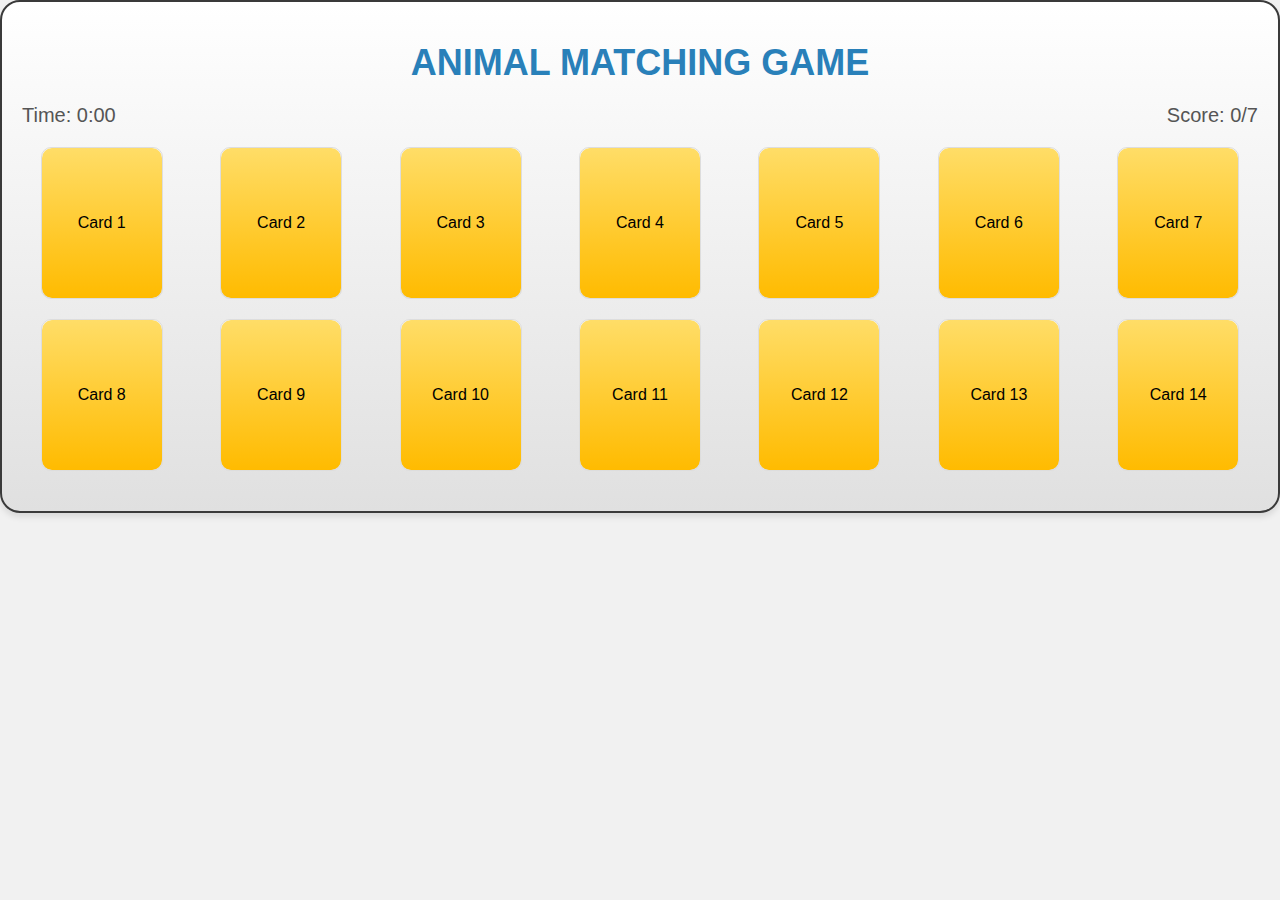
==== match_pair_hard.html @ 49407249 "match pairs game completed with time and score showing resume and play again and random facts are re" ====
<!DOCTYPE html>
<html>
<head>
  <link rel="stylesheet" type="text/css" href="style_match_pair.css">
  <style>
  
    .game-container {
      max-width: 1700px;
    }
    .card-container 
    {
      grid-template-columns: repeat(7, 1fr);
     
    }

    .card 
    {
      width: 120px;
      height: 150px;
    }
  </style>
</head>
<body>
  <div class="game-container">
    <h1>Animal Matching Game</h1>
    <div class="game-info">
      <span id="time">Time: 0:00</span>
      <span id="score">Score: 0/7</span>
    </div>

    <div class="card-container">
     
    
    </div>
  </div>

  <script>
    let flippedCards = [];
    let matchedPairs = 0;
    let score = 0;

    let startTime = 0;
    let timerInterval;

    const imageUrls = [
      'images/match_pair_background.jpg',
      'images/what_goes_together_background.png',
      'images/spot_the_difference_background.jpg',
      'images/download (3).jpeg',
      'images/hard.jpg',
      'images/spot_the_difference_background.jpg',
      'images/medium.jpeg',
      'images/easy.jpg'
    ];

   
    function shuffleArray(array) {
      for (let i = array.length - 1; i > 0; i--) {
        const j = Math.floor(Math.random() * (i + 1));
        [array[i], array[j]] = [array[j], array[i]];
      }
    }

  
    function createImagePairs(imageUrls) {
      const pairs = [];
      const selectedIndexes = [];
      while (pairs.length < 7) {
        const randomIndex = Math.floor(Math.random() * imageUrls.length);
        if (!selectedIndexes.includes(randomIndex)) {
          selectedIndexes.push(randomIndex);
          pairs.push(imageUrls[randomIndex]);
        }
      }
      return [...pairs, ...pairs]; // Duplicate the images to create pairs
    }

    // Assign shuffled images to the cards
    function assignImagesToCards() {
      const cardContainer = document.querySelector('.card-container');
      const imagePairs = createImagePairs(imageUrls);
      shuffleArray(imagePairs);

      imagePairs.forEach((imageUrl, index) => {
        const card = document.createElement('div');
        card.classList.add('card');
        card.onclick = () => flipCard(card);

        const cardInner = document.createElement('div');
        cardInner.classList.add('card-inner');

        const cardFront = document.createElement('div');
        cardFront.classList.add('card-front');
        cardFront.textContent = `Card ${index + 1}`;

        const cardBack = document.createElement('div');
        cardBack.classList.add('card-back');
        cardBack.style.backgroundImage = `url(${imageUrl})`;

        cardInner.appendChild(cardFront);
        cardInner.appendChild(cardBack);
        card.appendChild(cardInner);
        cardContainer.appendChild(card);
      });
    }

    function startTimer() {
      startTime = Date.now();
      timerInterval = setInterval(updateTimer, 1000);
    }

    function updateTimer() {
      const currentTime = Date.now();
      const elapsedTime = new Date(currentTime - startTime);
      const minutes = elapsedTime.getUTCMinutes();
      const seconds = elapsedTime.getUTCSeconds();
      document.getElementById('time').textContent = `Time: ${minutes}:${seconds.toString().padStart(2, '0')}`;
    }

    function stopTimer() {
      clearInterval(timerInterval);
    }

    function flipCard(card) {
      if (flippedCards.length < 2 && !card.classList.contains('flipped')) {
        card.classList.add('flipped');
        flippedCards.push(card);
        if (flippedCards.length === 2) {
          setTimeout(checkForMatch, 1000); // Check for a match after a delay
        }
      }
    }

    function checkForMatch() {
      const [card1, card2] = flippedCards;
      const image1 = card1.querySelector('.card-back').style.backgroundImage;
      const image2 = card2.querySelector('.card-back').style.backgroundImage;

      if (image1 === image2) {
        // Match found, remove matching cards
        card1.style.display = 'none';
        card2.style.display = 'none';
        flippedCards = [];
        matchedPairs++;
        score++;
        document.getElementById('score').textContent = `Score: ${score}/7`;
        if (matchedPairs === 7) {
          // Player has won
          stopTimer();
          alert('Congratulations! You won the game.');
          // Add logic to show fun facts and transition to the next game here.
        }
      } else {
        // No match, flip cards back
        card1.classList.remove('flipped');
        card2.classList.remove('flipped');
        flippedCards = [];
      }
    }

    // Start the timer when the game begins
    assignImagesToCards(); // Assign random images to cards
    startTimer();
  </script>
</body>
</html>
---- style_match_pair.css ----
body {
  font-family: 'Arial', sans-serif;
  text-align: center;
  background-color: #f1f1f1;
  margin: 0;
  padding: 0;
}

.game-container {
  margin: 0 auto;
  max-width: 1400px;
  padding: 20px;
  background: linear-gradient(180deg, #fff, #e0e0e0);
  border: 2px solid #3a3a3a;
  border-radius: 20px;
  box-shadow: 0 4px 6px rgba(0, 0, 0, 0.1);
}

.game-container h1 {
  color: #2980b9;
  font-size: 36px;
  margin: 20px 0;
  text-transform: uppercase;
}

.game-info {
  display: flex;
  justify-content: space-between;
  margin: 20px 0;
}

.game-info span {
  font-size: 20px;
  color: #555;
}

.card-container {
  display: grid;
  grid-template-columns: repeat(5, 1fr);
  gap: 20px;
  justify-content: center;
  margin: 20px 0;
}

.card {
  width: 150px;
  height: 200px;
  border: 1px solid #ddd;
  border-radius: 10px;
  background: linear-gradient(180deg, #f5f5f5, #e0e0e0);
  margin: auto;
  cursor: pointer;
  position: relative;
  overflow: hidden;
}

.card:hover {
  transform: scale(1.05);
  box-shadow: 0 10px 20px rgba(0, 0, 0, 0.2);
}

.card img {
  width: 100%;
  height: 100%;
  object-fit: cover;
}

.card-container .card.flipped {
  cursor: default;
}

.card-container .card .card-inner {
  width: 100%;
  height: 100%;
  transform-style: preserve-3d;
  transition: transform 0.3s;
}

.card-container .card.flipped .card-inner {
  transform: rotateY(180deg);
}

.card-container .card .card-front,
.card-container .card .card-back {
  width: 100%;
  height: 100%;
  position: absolute;
  backface-visibility: hidden;
}

.card-container .card .card-front {
  background: linear-gradient(180deg, #ffdd67, #ffbb00);
  border-radius: 10px;
  display: flex;
  align-items: center;
  justify-content: center;
}

.card-container .card .card-front h2 {
  font-size: 24px;
  color: #333;
}

.card-container .card .card-back {
background-color: #2980b9;
color: white;
border-radius: 10px;
background-size: cover; /* Use 'cover' to make the image cover the card */
background-size: 100% 100%;
transform: rotateY(180deg);
display: flex;
align-items: center;
justify-content: center;
}
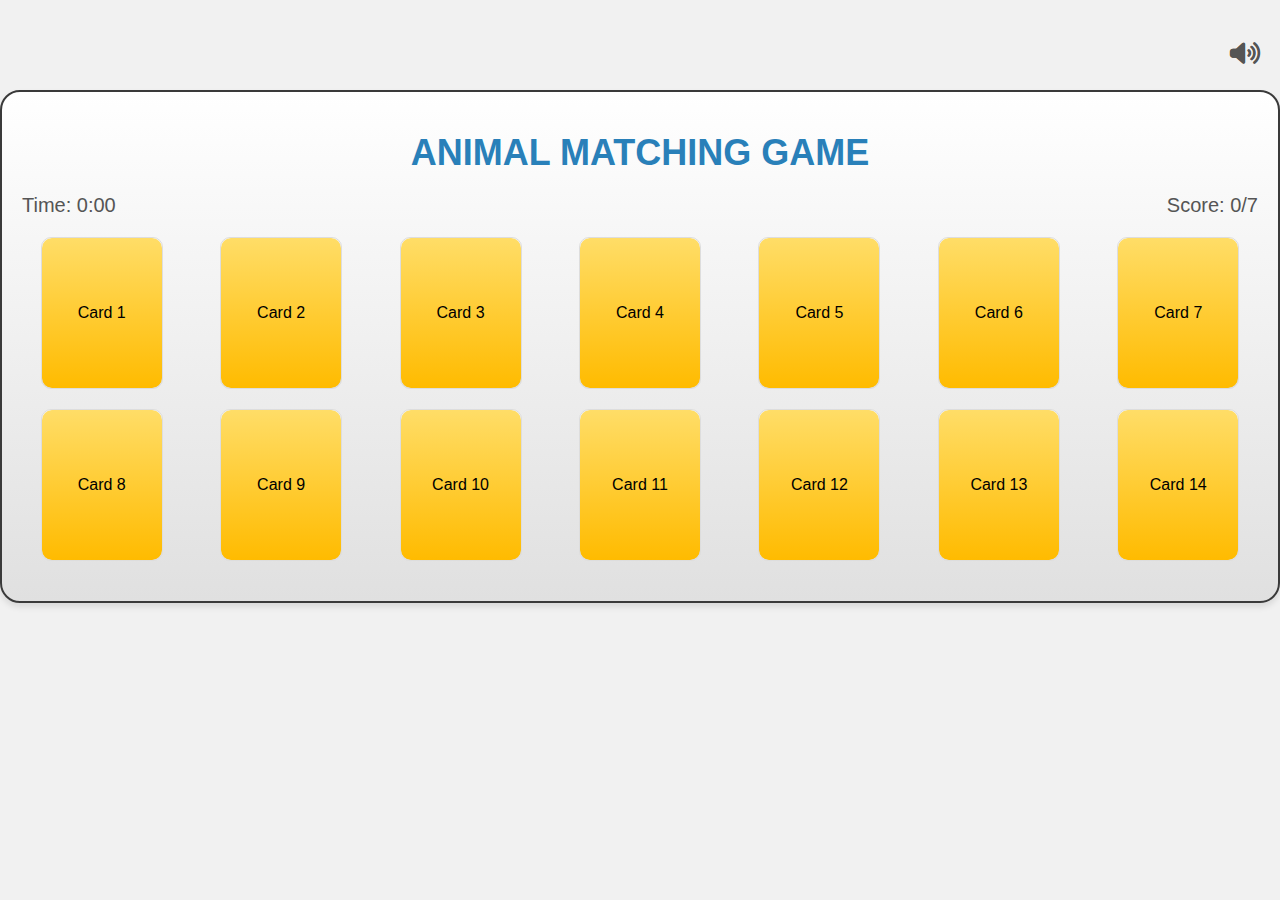
==== commit 544ce6a8: "music is added in each game" ====
--- a/match_pair_hard.html
+++ b/match_pair_hard.html
@@ -2,6 +2,7 @@
 <html>
 <head>
   <link rel="stylesheet" type="text/css" href="style_match_pair.css">
+  <link rel="stylesheet" href="https://cdnjs.cloudflare.com/ajax/libs/font-awesome/6.1.1/css/all.min.css">
   <style>
   
     .game-container {
@@ -18,9 +19,154 @@
       width: 120px;
       height: 150px;
     }
+    .modal {
+      display: none;
+      position: fixed;
+      top: 0;
+      left: 0;
+      width: 100%;
+      height: 100%;
+      background-color: rgba(0, 0, 0, 0.7);
+      z-index: 1;
+    }
+
+    /* CSS for the modal content */
+    .modal-content {
+      position: absolute;
+      top: 50%;
+      left: 50%;
+      transform: translate(-50%, -50%);
+      background-color: #f1f1f1; /* Light gray background */
+      padding: 20px;
+      border-radius: 10px; /* Rounded corners */
+      text-align: center;
+      box-shadow: 0 4px 8px 0 rgba(0, 0, 0, 0.2);
+      max-width: 400px;
+    }
+
+    /* CSS for the close button */
+    .close-button {
+      position: absolute;
+      top: 10px;
+      right: 10px;
+      font-size: 24px; /* Larger close button */
+      cursor: pointer;
+      color: #888; /* Gray color */
+    }
+
+    .close-button:hover {
+      color: #000; /* Darken on hover */
+    }
+
+   
+    /* CSS for the close button */
+    .close-button {
+      position: absolute;
+      top: 10px;
+      right: 10px;
+      font-size: 24px; /* Larger close button */
+      cursor: pointer;
+      color: #888; /* Gray color */
+    }
+
+    .close-button:hover {
+      color: #000; /* Darken on hover */
+    }
+
+   
+
+    button:hover {
+      background-color: #45a049;
+    }
+    .sound-control-button {
+      position: absolute;
+  top: 10px;
+  right: 10px;
+      background: none;
+      border: none;
+      cursor: pointer;
+      padding: 10px;
+      font-size: 24px;
+      color: #555;
+      transition: color 0.3s;
+    }
+
+    .sound-control-button:hover {
+      color: #333;
+    }
+    .modal {
+  display: none;
+  position: fixed;
+  top: 0;
+  left: 0;
+  width: 100%;
+  height: 100%;
+  background-color: rgba(0, 0, 0, 0.7);
+  z-index: 1;
+}
+
+/* CSS for the modal content */
+.modal-content {
+  position: absolute;
+  top: 50%;
+  left: 50%;
+  transform: translate(-50%, -50%);
+  background-color: #f1f1f1; /* Light gray background */
+  padding: 20px;
+  border-radius: 10px; /* Rounded corners */
+  text-align: center;
+  box-shadow: 0 4px 8px 0 rgba(0, 0, 0, 0.2);
+  max-width: 400px;
+}
+
+/* CSS for the close button */
+.close-button {
+  position: absolute;
+  top: 10px;
+  right: 10px;
+  font-size: 24px; /* Larger close button */
+  cursor: pointer;
+  color: #888; /* Gray color */
+}
+
+.close-button:hover {
+  color: #000; /* Darken on hover */
+}
+
+/* CSS for the play again button */
+button {
+  background-color: #4CAF50;
+  color: white;
+  padding: 12px 24px; /* Larger padding */
+  border: none;
+  border-radius: 10px; /* Rounded corners */
+  margin-top: 20px; /* More space between button and content */
+  cursor: pointer;
+}
+
+button:hover {
+  background-color: #45a049;
+}
   </style>
 </head>
 <body>
+  <audio id="background-music" autoplay loop>
+    <source src="sounds_effect/6-Happy-Commercial-Piano(chosic.com).mp3" type="audio/mpeg">
+    Your browser does not support the audio element.
+  </audio>
+
+  <button id="toggle-music-button" class="sound-control-button">
+    <i class="fas fa-volume-up"></i>
+  </button>
+  <audio id="background-music" autoplay loop>
+    <source src="sounds_effect/6-Happy-Commercial-Piano(chosic.com).mp3" type="audio/mpeg">
+    Your browser does not support the audio element.
+  </audio>
+
+  <button id="toggle-music-button" class="sound-control-button">
+    <i class="fas fa-volume-up"></i>
+  </button>
+
   <div class="game-container">
     <h1>Animal Matching Game</h1>
     <div class="game-info">
@@ -35,12 +181,27 @@
   </div>
 
   <script>
+      document.addEventListener('DOMContentLoaded', function() {
+      const backgroundMusic = document.getElementById('background-music');
+      const toggleMusicButton = document.getElementById('toggle-music-button');
+
+      toggleMusicButton.addEventListener('click', function() {
+        if (backgroundMusic.paused) {
+          backgroundMusic.play();
+          toggleMusicButton.innerHTML = '<i class="fas fa-volume-up"></i>';
+        } else {
+          backgroundMusic.pause();
+          toggleMusicButton.innerHTML = '<i class="fas fa-volume-mute"></i>';
+        }
+      });
+    });
     let flippedCards = [];
     let matchedPairs = 0;
     let score = 0;
 
     let startTime = 0;
     let timerInterval;
+    let elapsedTimeInSeconds = 0;
 
     const imageUrls = [
       'images/match_pair_background.jpg',
@@ -111,9 +272,9 @@
 
     function updateTimer() {
       const currentTime = Date.now();
-      const elapsedTime = new Date(currentTime - startTime);
-      const minutes = elapsedTime.getUTCMinutes();
-      const seconds = elapsedTime.getUTCSeconds();
+      elapsedTimeInSeconds = Math.floor((currentTime - startTime) / 1000);
+      const minutes = Math.floor(elapsedTimeInSeconds / 60);
+      const seconds = elapsedTimeInSeconds % 60;
       document.getElementById('time').textContent = `Time: ${minutes}:${seconds.toString().padStart(2, '0')}`;
     }
 
@@ -147,8 +308,8 @@
         if (matchedPairs === 7) {
           // Player has won
           stopTimer();
-          alert('Congratulations! You won the game.');
-          // Add logic to show fun facts and transition to the next game here.
+          const randomFact = getRandomAnimalFact();
+          showpopup(7, elapsedTimeInSeconds, randomFact);
         }
       } else {
         // No match, flip cards back
@@ -158,6 +319,109 @@
       }
     }
 
+    const animalFacts = [
+      "The cheetah is the fastest land animal and can reach speeds up to 75 mph.",
+      "Polar bears are excellent swimmers and have been known to swim hundreds of miles at a stretch.",
+      "A group of flamingos is called a 'flamboyance.'",
+      "Honeybees can recognize human faces.",
+      "A kangaroo can jump up to three times its own body length in one leap.",
+    ];
+
+    function showpopup(finalScore, showTime, animalFact) {
+      // Create a modal container
+      const modalContainer = document.createElement('div');
+      modalContainer.className = 'modal';
+
+      // Create the modal content
+      const modalContent = document.createElement('div');
+      modalContent.className = 'modal-content';
+
+      // Create a close button
+      const closeButton = document.createElement('span');
+      closeButton.className = 'close-button';
+      closeButton.innerHTML = '&times;';
+      closeButton.onclick = closePopup;
+
+      // Create the content for the modal
+      const modalTitle = document.createElement('h2');
+      modalTitle.textContent = 'Game Over';
+
+      const modalText = document.createElement('p');
+      modalText.textContent = 'Congratulations! You won the game.';
+
+      const scoreText = document.createElement('p');
+      scoreText.innerHTML = 'Your final score is: <span id="final-score">' + finalScore + '</span>';
+
+      const timeText = document.createElement('p');
+      timeText.innerHTML = 'Time taken: ' + formatTime(showTime);
+
+      const factText = document.createElement('p');
+      factText.textContent = 'Random Animal Fact:';
+      const fact = document.createElement('p');
+      fact.textContent = animalFact;
+
+      const playAgainButton = document.createElement('button');
+      playAgainButton.textContent = 'Play Again';
+      playAgainButton.onclick = playAgain;
+
+      // Append the elements to the modal content
+      modalContent.appendChild(closeButton);
+      modalContent.appendChild(modalTitle);
+      modalContent.appendChild(modalText);
+      modalContent.appendChild(scoreText);
+      modalContent.appendChild(timeText);
+      modalContent.appendChild(factText);
+      modalContent.appendChild(fact);
+      modalContent.appendChild(playAgainButton);
+
+      // Append the modal content to the modal container
+      modalContainer.appendChild(modalContent);
+
+      // Append the modal container to the body
+      document.body.appendChild(modalContainer);
+
+      modalContainer.style.display = 'block';
+    }
+
+    // Define the closePopup function to close the modal
+    function closePopup() {
+      const modalContainer = document.querySelector('.modal');
+      modalContainer.style.display = 'none';
+    }
+
+    function playAgain() {
+      closePopup();
+      window.location.reload();
+    }
+
+    // Format time as MM:SS
+    function formatTime(seconds) {
+      const minutes = Math.floor(seconds / 60);
+      const remainingSeconds = seconds % 60;
+      return `${minutes}:${remainingSeconds.toString().padStart(2, '0')}`;
+    }
+
+    // Get a random animal fact
+    function getRandomAnimalFact() {
+      const randomIndex = Math.floor(Math.random() * animalFacts.length);
+      return animalFacts[randomIndex];
+    }
+
+// Define the closePopup function to close the modal
+function closePopup() {
+  const modalContainer = document.querySelector('.modal');
+  modalContainer.style.display = 'none';
+}
+
+function playAgain() 
+{
+ 
+  closePopup();
+  
+ 
+  window.location.reload();
+}
+
     // Start the timer when the game begins
     assignImagesToCards(); // Assign random images to cards
     startTimer();
--- a/style_match_pair.css
+++ b/style_match_pair.css
@@ -7,7 +7,9 @@
 }
 
 .game-container {
-  margin: 0 auto;
+  margin: auto;
+  margin-top: 7%;
+
   max-width: 1400px;
   padding: 20px;
   background: linear-gradient(180deg, #fff, #e0e0e0);
@@ -111,4 +113,39 @@
 display: flex;
 align-items: center;
 justify-content: center;
+}
+ /* CSS for the close button */
+ .close-button {
+  position: absolute;
+  top: 10px;
+  right: 10px;
+  font-size: 24px; /* Larger close button */
+  cursor: pointer;
+  color: #888; /* Gray color */
+}
+
+.close-button:hover {
+  color: #000; /* Darken on hover */
+}
+
+
+
+button:hover {
+  background-color: #45a049;
+}
+.sound-control-button {
+  position: absolute;
+top: 10px;
+right: 10px;
+  background: none;
+  border: none;
+  cursor: pointer;
+  padding: 10px;
+  font-size: 24px;
+  color: #555;
+  transition: color 0.3s;
+}
+
+.sound-control-button:hover {
+  color: #333;
 }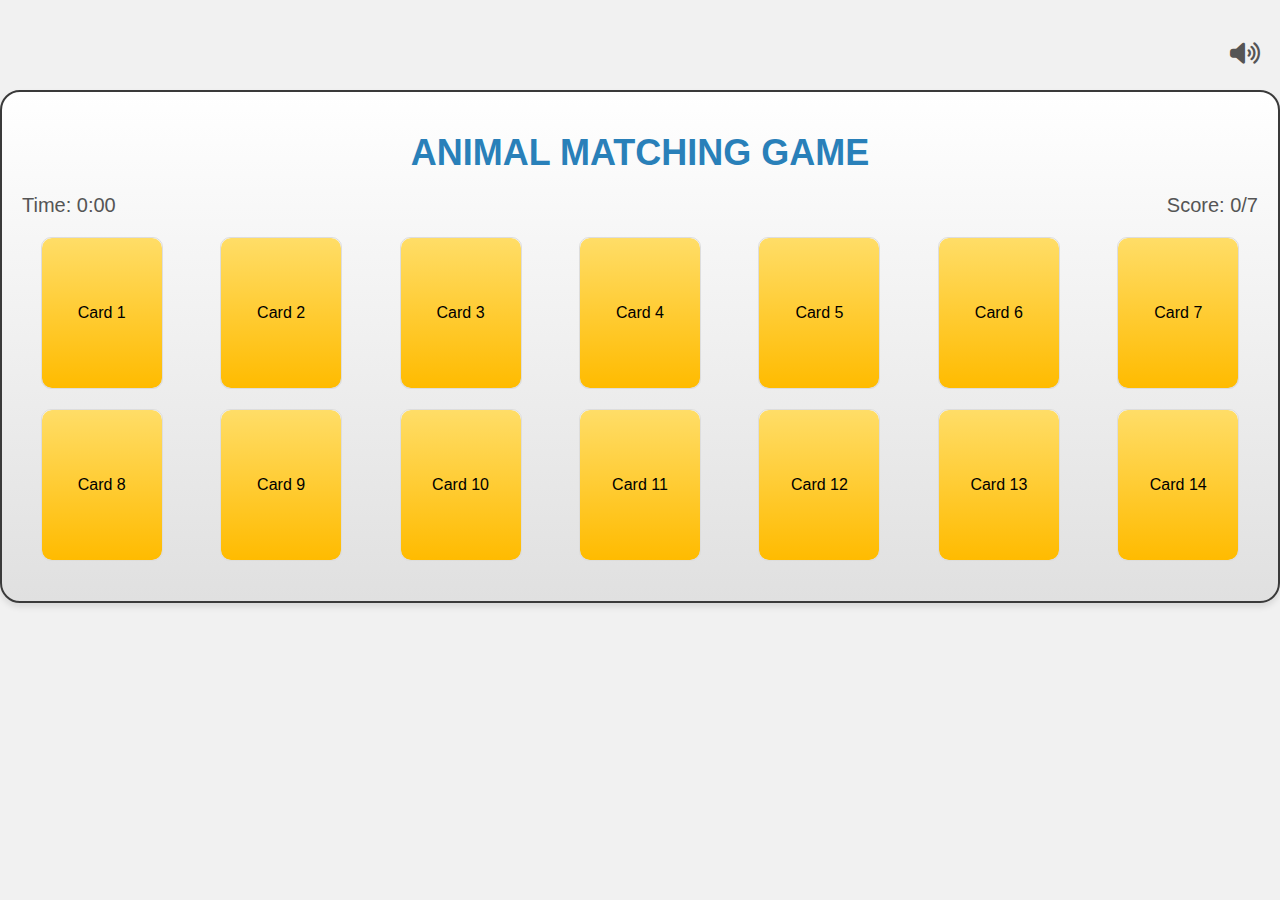
==== commit 9872881c: "Games are made responsive" ====
--- a/match_pair_hard.html
+++ b/match_pair_hard.html
@@ -147,6 +147,64 @@
 button:hover {
   background-color: #45a049;
 }
+@media screen and (max-width: 1200px) {
+  .game-container {
+    max-width: 1000px;
+    margin-top: 100px;
+
+  }
+  .card {
+      width: 100px;
+      height: 150px;
+    }
+   
+}
+@media screen and (max-width: 1200px) {
+  .game-container {
+    max-width: 800px;
+    margin-top: 100px;
+
+  }
+  .card {
+      width: 90px;
+      height: 150px;
+    }
+   
+}
+@media screen and (max-width: 940px) {
+  .game-container {
+    max-width: 900px;
+    margin-top: 100px;
+  
+  }
+  .card {
+      width: 80px;
+      height: 120px;
+    }
+   
+}
+@media screen and (max-width: 720px) {
+  .game-container {
+    max-width: 640px;
+    margin-top: 100px;
+  
+  }
+  .card-container 
+    {
+      grid-template-columns: repeat(3, 1fr);
+     
+    }
+  .card {
+      width: 100px;
+      height: 150px;
+    }
+   
+}
+
+   
+
+ 
+
   </style>
 </head>
 <body>
@@ -158,14 +216,7 @@
   <button id="toggle-music-button" class="sound-control-button">
     <i class="fas fa-volume-up"></i>
   </button>
-  <audio id="background-music" autoplay loop>
-    <source src="sounds_effect/6-Happy-Commercial-Piano(chosic.com).mp3" type="audio/mpeg">
-    Your browser does not support the audio element.
-  </audio>
-
-  <button id="toggle-music-button" class="sound-control-button">
-    <i class="fas fa-volume-up"></i>
-  </button>
+
 
   <div class="game-container">
     <h1>Animal Matching Game</h1>
@@ -202,6 +253,7 @@
     let startTime = 0;
     let timerInterval;
     let elapsedTimeInSeconds = 0;
+    const maxAllowedTimeInSeconds = 150;
 
     const imageUrls = [
       'images/match_pair_background.jpg',
@@ -276,7 +328,44 @@
       const minutes = Math.floor(elapsedTimeInSeconds / 60);
       const seconds = elapsedTimeInSeconds % 60;
       document.getElementById('time').textContent = `Time: ${minutes}:${seconds.toString().padStart(2, '0')}`;
-    }
+      if (elapsedTimeInSeconds >= maxAllowedTimeInSeconds) {
+    stopTimer();
+    showLossPopup();
+      }
+    }
+    function showLossPopup() {
+  const modalContainer = document.createElement('div');
+  modalContainer.className = 'modal';
+
+  const modalContent = document.createElement('div');
+  modalContent.className = 'modal-content';
+
+  const closeButton = document.createElement('span');
+  closeButton.className = 'close-button';
+  closeButton.innerHTML = '&times;';
+  closeButton.onclick = closePopup;
+
+  const modalTitle = document.createElement('h2');
+  modalTitle.textContent = 'Game Over';
+
+  const modalText = document.createElement('p');
+  modalText.textContent = 'Sorry, you ran out of time. Better luck next time!';
+
+  const playAgainButton = document.createElement('button');
+  playAgainButton.textContent = 'Play Again';
+  playAgainButton.onclick = playAgain;
+
+  modalContent.appendChild(closeButton);
+  modalContent.appendChild(modalTitle);
+  modalContent.appendChild(modalText);
+  modalContent.appendChild(playAgainButton);
+
+  modalContainer.appendChild(modalContent);
+  document.body.appendChild(modalContainer);
+
+  modalContainer.style.display = 'block';
+}
+
 
     function stopTimer() {
       clearInterval(timerInterval);
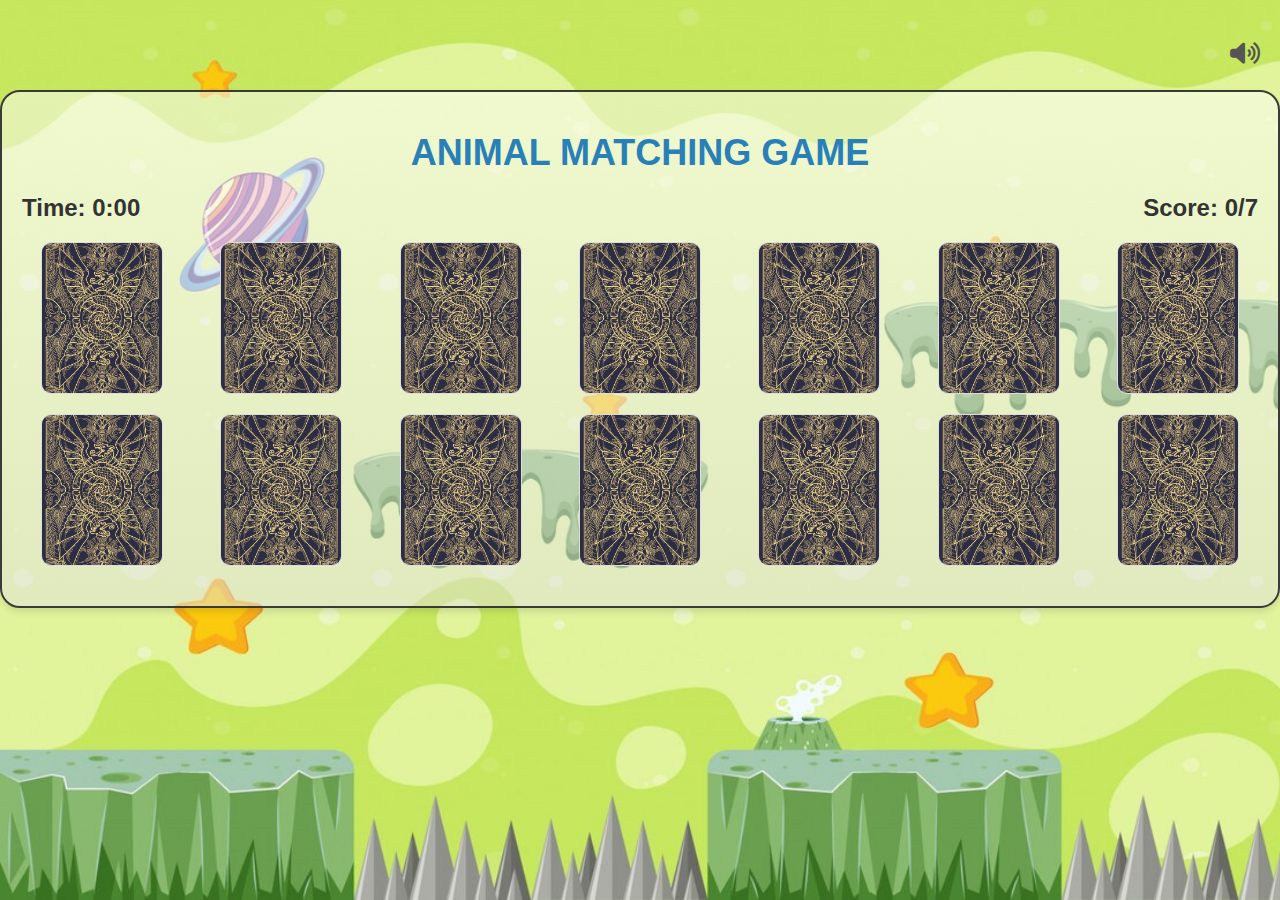
==== commit 093a268e: "Enhancement of game" ====
--- a/match_pair_hard.html
+++ b/match_pair_hard.html
@@ -5,14 +5,38 @@
   <link rel="stylesheet" href="https://cdnjs.cloudflare.com/ajax/libs/font-awesome/6.1.1/css/all.min.css">
   <style>
   
+  
     .game-container {
       max-width: 1700px;
     }
-    .card-container 
-    {
-      grid-template-columns: repeat(7, 1fr);
-     
-    }
+   
+
+   body {
+      background-image: url('images/back2.jpg');
+      background-repeat: no-repeat;
+      background-attachment: fixed;
+      background-size: cover;
+      
+    }
+
+ 
+   
+      @keyframes spreadAnimation {
+    from {
+        transform: translateY(50%);
+        opacity: 0;
+    }
+    to {
+        transform: translateY(0);
+        opacity: 1;
+    }
+}
+.card-container {
+  
+    animation: spreadAnimation 2s ease-in-out;
+    grid-template-columns: repeat(7, 1fr);
+    
+}
 
     .card 
     {
@@ -304,7 +328,10 @@
 
         const cardFront = document.createElement('div');
         cardFront.classList.add('card-front');
-        cardFront.textContent = `Card ${index + 1}`;
+        const cardImage = document.createElement('img');
+    cardImage.src = "images/playing_card_back_by_feivelyn_defaezm-414w-2x.jpg"; // Set the image source
+    cardImage.alt = `Card ${index + 1}`; // Set alt text for accessibility
+    cardFront.appendChild(cardImage);
 
         const cardBack = document.createElement('div');
         cardBack.classList.add('card-back');
@@ -433,7 +460,7 @@
 
       // Create the content for the modal
       const modalTitle = document.createElement('h2');
-      modalTitle.textContent = 'Game Over';
+      modalTitle.textContent = 'You Won';
 
       const modalText = document.createElement('p');
       modalText.textContent = 'Congratulations! You won the game.';
--- a/style_match_pair.css
+++ b/style_match_pair.css
@@ -12,10 +12,13 @@
 
   max-width: 1400px;
   padding: 20px;
-  background: linear-gradient(180deg, #fff, #e0e0e0);
+  background: linear-gradient(180deg, rgba(255, 255, 255, 0.5), rgba(224, 224, 224, 0.5));
+
+
   border: 2px solid #3a3a3a;
   border-radius: 20px;
   box-shadow: 0 4px 6px rgba(0, 0, 0, 0.1);
+  
 }
 
 .game-container h1 {
@@ -29,6 +32,7 @@
   display: flex;
   justify-content: space-between;
   margin: 20px 0;
+  
 }
 
 .game-info span {
@@ -42,6 +46,7 @@
   gap: 20px;
   justify-content: center;
   margin: 20px 0;
+  
 }
 
 .card {
@@ -148,4 +153,17 @@
 
 .sound-control-button:hover {
   color: #333;
+}
+#time {
+  font-size: 1.5em;
+  color: #333;
+  font-weight: bold;
+  margin-right: 20px;
+}
+
+/* CSS for the enhanced score display */
+#score {
+  font-size: 1.5em;
+  color: #333;
+  font-weight: bold;
 }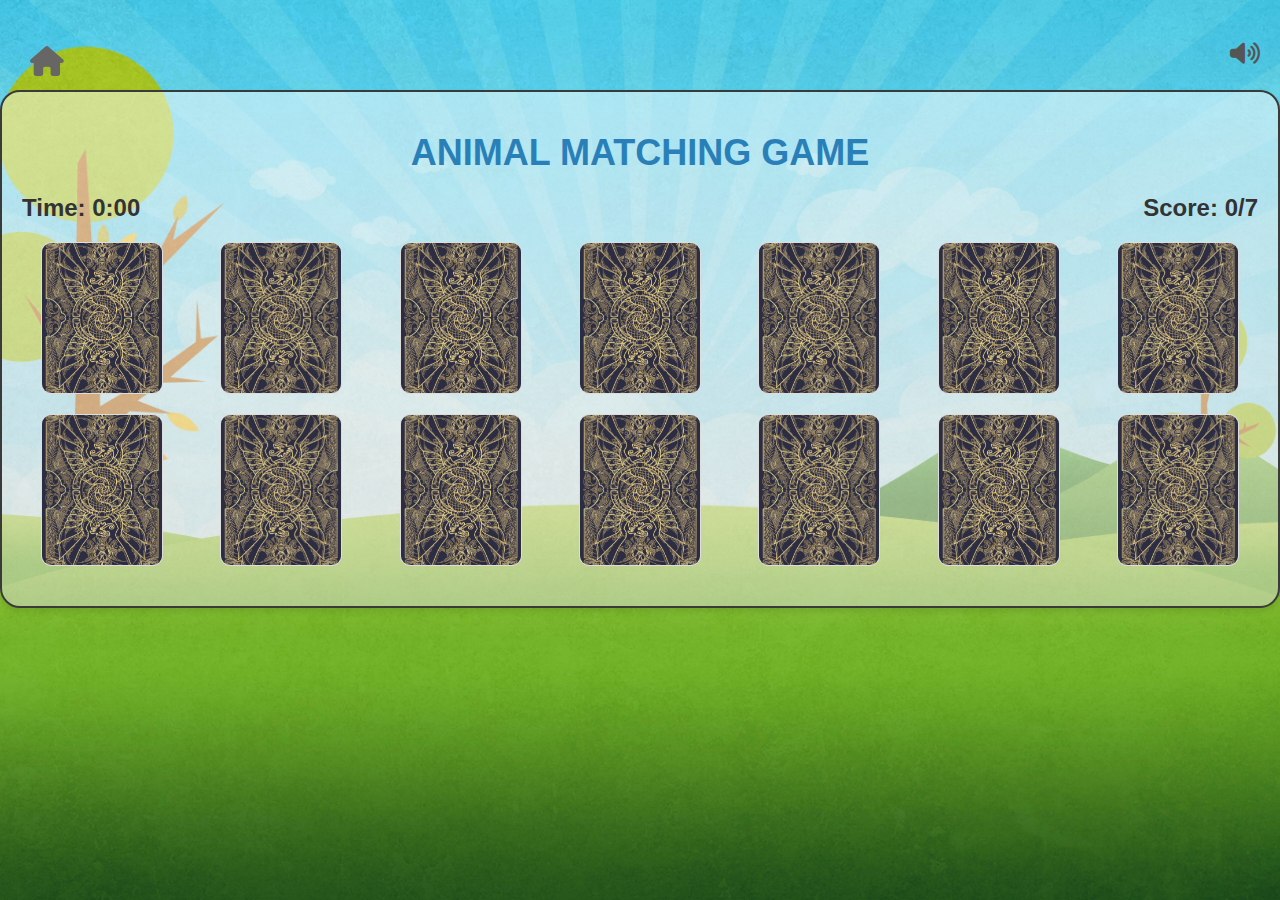
==== commit 372cecd5: "added functionality for make more interactive with added ainmation" ====
--- a/match_pair_hard.html
+++ b/match_pair_hard.html
@@ -11,12 +11,13 @@
     }
    
 
-   body {
-      background-image: url('images/back2.jpg');
+    body {
+      background-image: url('images/7958427.jpg');
+      background-position: center;
       background-repeat: no-repeat;
       background-attachment: fixed;
       background-size: cover;
-      
+  
     }
 
  
@@ -232,10 +233,22 @@
   </style>
 </head>
 <body>
+  <div class="confetti-land">
+    <!-- Confetti will be added dynamically here -->
+  </div>
+  <a href="index.html">
+    <button id="home-button" class="home-button">
+      <i class="fas fa-home"></i>
+    </button>
+  </a>
   <audio id="background-music" autoplay loop>
     <source src="sounds_effect/6-Happy-Commercial-Piano(chosic.com).mp3" type="audio/mpeg">
     Your browser does not support the audio element.
   </audio>
+
+  <div id="showCrossButton"></div>
+  <div id="showCheckmarkButton" ></div>
+ 
 
   <button id="toggle-music-button" class="sound-control-button">
     <i class="fas fa-volume-up"></i>
@@ -280,14 +293,17 @@
     const maxAllowedTimeInSeconds = 150;
 
     const imageUrls = [
-      'images/match_pair_background.jpg',
-      'images/what_goes_together_background.png',
-      'images/spot_the_difference_background.jpg',
-      'images/download (3).jpeg',
-      'images/hard.jpg',
-      'images/spot_the_difference_background.jpg',
-      'images/medium.jpeg',
-      'images/easy.jpg'
+      'images/1.jpg',
+      'images/2.png',
+      'images/3.jpg',
+      'images/4.jpg',
+      'images/5.jpg',
+      'images/6.jpg',
+      'images/7.jpg',
+      'images/8.jpg',
+      'images/9.jpg',
+      'images/horse.jpeg',
+      'images/hen.jpeg'
     ];
 
    
@@ -407,7 +423,54 @@
         }
       }
     }
-
+    function rAudio() {
+   
+      var audio = new Audio('sounds_effect/right.mp3');
+
+      // Play the audiong-answer-20582.mp3
+      audio.play();
+    }
+    function wAudio() {
+   
+      var audio = new Audio('sounds_effect/buzzer-or-wrong-answer-20582.mp3');
+
+      // Play the audio
+      audio.play();
+    }
+
+    function showCheckmarkAndDisable() {
+      rAudio();
+      const showCheckmarkButton = document.getElementById('showCheckmarkButton');
+      const checkmarkSign = document.createElement('div');
+      checkmarkSign.className = 'checkmark-sign';
+      checkmarkSign.innerHTML = '\u2713'; // Unicode for checkmark sign
+      document.body.appendChild(checkmarkSign);
+
+      showCheckmarkButton.disabled = true; // Disable the button
+      checkmarkSign.style.display = 'block';
+
+      setTimeout(() => {
+        checkmarkSign.style.display = 'none'; // Hide the checkmark sign after 1 second
+        showCheckmarkButton.disabled = false; // Enable the button
+      }, 1000);
+    }
+    function showCrossAndDisable() {
+      wAudio() ;
+      const showCrossButton = document.getElementById('showCrossButton');
+      const crossSign = document.createElement('div');
+      crossSign.className = 'cross-sign';
+      crossSign.innerHTML = '\u2717'; // Unicode for cross sign
+      document.body.appendChild(crossSign);
+
+      showCrossButton.disabled = true; // Disable the button
+      crossSign.style.display = 'block';
+
+      setTimeout(() => {
+        crossSign.style.display = 'none'; // Hide the cross sign after 1 second
+        showCrossButton.disabled = false; // Enable the button
+      }, 1000);
+    }
+   
     function checkForMatch() {
       const [card1, card2] = flippedCards;
       const image1 = card1.querySelector('.card-back').style.backgroundImage;
@@ -421,6 +484,7 @@
         matchedPairs++;
         score++;
         document.getElementById('score').textContent = `Score: ${score}/7`;
+        showCheckmarkAndDisable() ;
         if (matchedPairs === 7) {
           // Player has won
           stopTimer();
@@ -432,18 +496,33 @@
         card1.classList.remove('flipped');
         card2.classList.remove('flipped');
         flippedCards = [];
+        showCrossAndDisable();
       }
     }
 
     const animalFacts = [
-      "The cheetah is the fastest land animal and can reach speeds up to 75 mph.",
-      "Polar bears are excellent swimmers and have been known to swim hundreds of miles at a stretch.",
-      "A group of flamingos is called a 'flamboyance.'",
-      "Honeybees can recognize human faces.",
-      "A kangaroo can jump up to three times its own body length in one leap.",
-    ];
+  "Elephants, the only animals that can't jump, have the largest brains of any land animal.",
+  "Octopuses, with three hearts and blue blood, can regrow lost arms.",
+  "Chameleons change color to communicate, not just to blend in, and their eyes can move independently.",
+  "Giraffes, with seven neck vertebrae like humans, have blue-black tongues up to 45 cm long.",
+  "Dolphins use signature whistles to identify each other and are known for playful behavior and high intelligence.",
+  "Sloths, the slowest mammals, can take up to a month to digest a meal and spend most of their lives hanging upside down.",
+  "Crows, highly intelligent, can solve complex problems and remember human faces for years.",
+  "Blue whales, the largest animals on Earth, and humpback whales, create intricate songs that can last for hours.",
+  "Wood frogs can survive being completely frozen and thaw out later, while golden poison dart frogs are among the most poisonous animals.",
+  "Platypuses, laying eggs and having a duck-like bill and webbed feet, are one of the few mammals with these characteristics.",
+  "Cheetahs, the fastest land animals, can accelerate from 0 to 60 mph in just a few seconds.",
+  "Penguins, despite being birds, are flightless and are excellent swimmers instead.",
+  "Kangaroos use their powerful tails for balance and can jump great distances.",
+  "Honeybees communicate through complex dances to convey information about the location of food sources.",
+  "Pandas have a specialized diet of bamboo and have a 'thumb' to help them grip the bamboo stems.",
+  "Monarch butterflies undertake a remarkable migration, covering thousands of miles to reach their wintering grounds.",
+];
+
 
     function showpopup(finalScore, showTime, animalFact) {
+      startConfetti();
+      playAudio();
       // Create a modal container
       const modalContainer = document.createElement('div');
       modalContainer.className = 'modal';
@@ -471,7 +550,7 @@
       const timeText = document.createElement('p');
       timeText.innerHTML = 'Time taken: ' + formatTime(showTime);
 
-      const factText = document.createElement('p');
+      const factText = document.createElement('h3');
       factText.textContent = 'Random Animal Fact:';
       const fact = document.createElement('p');
       fact.textContent = animalFact;
@@ -498,6 +577,13 @@
 
       modalContainer.style.display = 'block';
     }
+    function playAudio() {
+     
+     var audio = new Audio('sounds_effect/crowd.mp3');
+
+     // Play the audio
+     audio.play();
+   }
 
     // Define the closePopup function to close the modal
     function closePopup() {
@@ -541,6 +627,52 @@
     // Start the timer when the game begins
     assignImagesToCards(); // Assign random images to cards
     startTimer();
+    var confettiPlayers = [];
+var animationStarted = false;
+
+function makeItConfetti() {
+  var confettiLand = document.querySelector('.confetti-land');
+
+  if (!confettiLand) {
+    return false;
+  }
+
+  for (var i = 0; i < 60; ++i) {
+    var confetti = document.createElement('div');
+    confetti.classList.add('confetti');
+    confetti.innerHTML = '<div class="rotate"><div class="askew"></div></div>';
+    confettiLand.appendChild(confetti);
+
+    var scale = Math.random() * 0.7 + 0.3;
+    var player = confetti.animate([
+      { transform: `translate3d(${(i / 60 * 100)}vw,-5vh,0) scale(${scale}) rotate(0turn)`, opacity: scale },
+      { transform: `translate3d(${(i / 60 * 100 + 10)}vw,105vh,0) scale(${scale}) rotate(${ Math.random() > 0.5 ? '' : '-'}2turn)`, opacity: 1 }
+    ], {
+      duration: Math.random() * 3000 + 4000,
+      iterations: Infinity,
+      delay: -(Math.random() * 7000)
+    });
+
+    confettiPlayers.push(player);
+  }
+}
+
+function startConfetti() {
+  if (!animationStarted) {
+    makeItConfetti();
+    animationStarted = true;
+    document.querySelector('button').style.display = 'none'; // Hide the button after animation starts
+  }
+}
+
+// Initial setup
+onChange({currentTarget: {value: 'bookmarks'}});
+document.getElementById('type').addEventListener('change', onChange);
+
+function onChange(e) {
+  document.body.setAttribute('data-type', e.currentTarget.value);
+  confettiPlayers.forEach(player => player.playbackRate = e.currentTarget.value === 'bookmarks' ? 2 : 1);
+}
   </script>
 </body>
 </html>
--- a/style_match_pair.css
+++ b/style_match_pair.css
@@ -96,7 +96,7 @@
 }
 
 .card-container .card .card-front {
-  background: linear-gradient(180deg, #ffdd67, #ffbb00);
+  
   border-radius: 10px;
   display: flex;
   align-items: center;
@@ -166,4 +166,188 @@
   font-size: 1.5em;
   color: #333;
   font-weight: bold;
-}+}
+.checkmark-sign {
+  position: absolute;
+  top: 50%;
+  left: 50%;
+  transform: translate(-50%, -50%);
+  color: #008000; /* Green color for the checkmark */
+  font-size: 12em; /* Increased font size */
+  display: none;
+}
+.cross-sign {
+  position: absolute;
+  top: 50%;
+  left: 50%;
+  transform: translate(-50%, -50%);
+  color: #ff001e; /* Red color for the cross */
+  font-size: 12em; /* Increased font size */
+  display: none;
+}
+.modal {
+  display: none;
+  position: fixed;
+  top: 0;
+  left: 0;
+  width: 100%;
+  height: 100%;
+  background-color: rgba(0, 0, 0, 0.7);
+  z-index: 1;
+}
+
+.modal-content {
+  position: absolute;
+  top: 50%;
+  left: 50%;
+  transform: translate(-50%, -50%);
+  background-color: rgba(63, 216, 216, 0.608);/* Light gray background */
+  padding: 20px;
+  border-radius: 10px; /* Rounded corners */
+  text-align: center;
+  box-shadow: 0 4px 8px 0 rgba(0, 0, 0, 0.2);
+  max-width: 400px;
+}
+
+/* CSS for the close button */
+.close-button {
+  position: absolute;
+  top: 20px;
+  right: 20px;
+  font-size: 50px; /*close button */
+  cursor: pointer;
+  color: #060505; /* Gray color */
+}
+
+.close-button:hover {
+  color: #656060; /* Darken on hover */
+}
+
+/* CSS for the play again button */
+button {
+      background-color: #4c53af;
+      color: white;
+      padding: 14px 28px; /* Larger padding */
+      border: none;
+      border-radius: 8px; /* Rounded corners */
+      margin-top: 20px; /* More space between button and content */
+      cursor: pointer;
+      transition: background-color 0.3s ease;
+      display: block; /* Make buttons appear one above the other */
+      margin: auto;
+      margin-bottom: 10px; /* Add some space between the buttons */
+    }
+
+button:hover {
+  background-color: #45a049;
+}
+.home-button {
+  position: absolute;
+  top: 15px; 
+  left: 15px; 
+  z-index: 2; 
+  background-color: rgba(52, 152, 219, 0);
+  color: #686565; 
+  border: none;
+  padding: 10px 15px; 
+  border-radius: 5px; 
+  font-size: 30px;
+  cursor: pointer;
+  transition: background-color 0.3s ease; 
+}
+
+.home-button:hover {
+  background-color: rgba(41, 185, 79, 0.7);
+}
+canvas {
+  position: absolute;
+  top: 0;
+  left: 0;
+}
+
+.confetti-land {
+  position: absolute;
+  top: 0;
+  left: 0;
+  width: 100%;
+  height: 100%;
+  display: flex;
+  justify-content: center;
+  align-items: center;
+  pointer-events: none;
+  z-index: 1;
+}
+
+.confetti {
+  width: 1rem;
+  height: 1rem;
+  display: inline-block;
+  position: absolute;
+  top: -1rem;
+  left: 0;
+  z-index: 50;
+}
+
+.confetti .rotate {
+  animation: driftyRotate 1s infinite both ease-in-out;
+  perspective: 1000;
+}
+
+.confetti .askew {
+  background: linear-gradient(
+    var(--grad-direction, to bottom),
+    hsl(63, 100%, 50%) 25%,
+    hsl(23, 100%, 50%) 0% 66.667%,
+    hsl(43, 100%, 100%) 0% 100%);
+  transform: skewY(10deg);
+  width: 2rem;
+  height: 3.2rem;
+  animation: drifty 1s infinite alternate both ease-in-out;
+  perspective: 1000;
+  clip-path: polygon(0% 0%, 100% 0%, 50% 100%);
+}
+
+.confetti:nth-of-type(7n) .askew {
+  animation-delay: -.6s;
+  animation-duration: 2.25s;
+}
+
+/* ... Add other nth-of-type rules here ... */
+
+.confetti:nth-of-type(9n + 8) .rotate {
+  animation-duration: 1.78s;
+}
+
+@keyframes drifty {
+  0% {
+    transform: skewY(10deg) translate3d(-250%, 0, 0);
+  }
+  100% {
+    transform: skewY(-12deg) translate3d(250%, 0, 0);
+  }
+}
+
+@keyframes driftyRotate {
+  0% {
+    transform: rotateX(0);
+  }
+  100% {
+    transform: rotateX(359deg);
+  }
+}
+
+select {
+  position: absolute;
+  left: 1rem;
+  top: 1rem;
+  font-size: 1rem;
+  z-index: 100;
+}
+
+[data-type=leaves] .confetti:nth-child(4n) {
+  color: hsl(343, 80%, 30%);
+}
+
+[data-type=leaves] .confetti:nth-child(4n + 1) {
+  color: hsl(103, 80%, 30%);
+}
